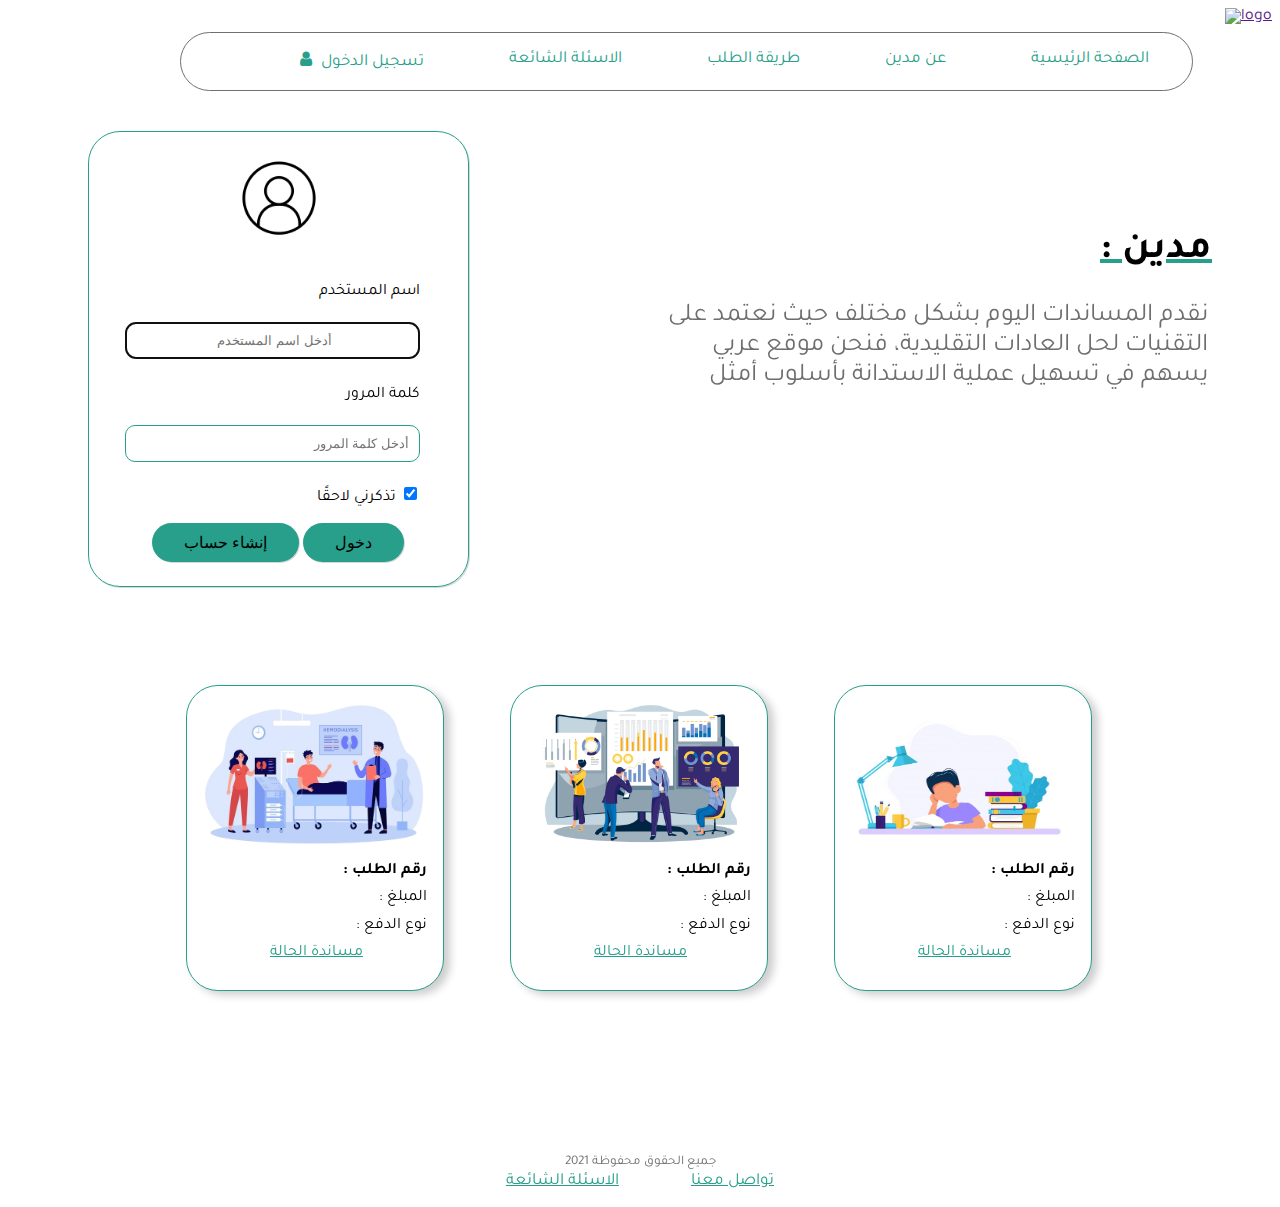
==== index.html @ bf1c21eb "change in main page , cpp page and background" ====
<!DOCTYPE html>
<html lang="en" dir="ltr">

<head>
  <meta charset="utf-8">
  <title>الصفحة الرئيسية</title>
  <link rel="icon" href="images/logo.png">
  <link rel="stylesheet" href="style.css">
  <link rel="stylesheet" href="https://cdnjs.cloudflare.com/ajax/libs/font-awesome/4.7.0/css/font-awesome.min.css">
  <link rel="preconnect" href="https://fonts.googleapis.com">
  <link rel="preconnect" href="https://fonts.gstatic.com" crossorigin>
  <link href="https://fonts.googleapis.com/css2?family=Tajawal&display=swap" rel="stylesheet">
</head>

<body>

  <a id="logo" href=""><img src="images/logo.png" alt="logo" width="150" height="100"></a>
  <nav>
    <a href="">الصفحة الرئيسية</a>
    <a href="about.html">عن مدين</a>
    <a href="orderProc.html">طريقة الطلب</a>
    <a href="faq.html">الاسئلة الشائعة</a>
    <a href=#sign-form><i class="fa fa-fw fa-user"></i> تسجيل الدخول</a>
  </nav>


  <div class="sign-form">
    <img src="images/login.png" width="100" height="100">
    <form id="" action="" method="post">

      <div class="row">
        <div class="col-1">
          <label for="user_name"> اسم المستخدم</label>
        </div>
        <div class="col-2">
          <input type="text" id="user_name" name="user_name" placeholder="أدخل اسم المستخدم " min="3" size="10" autofocus required>
        </div>
      </div>

      <div class="row">
        <div class="col-1">
          <label for="pasword"> كلمة المرور</label>
        </div>
        <div class="col-2">
          <input type="password" id="password" name="password" placeholder="أدخل كلمة المرور" min="8" required>
        </div>
      </div>
      <div class="row">
        <div class="col-1">
          <label for="remember">تذكرني لاحقًا</label>
          <input type="checkbox" name="remember" value="true" checked>
        </div>
      </div>

      <div class="row col-3">
        <a href="createAcc.html"><button class="button" type="button" name="button">إنشاء حساب</button></a>
        <input class="button" type="submit" value="دخول">
      </div>

    </form>
  </div>

  <div class="intro">
    <h1> : مدين </h1>
    <p> نقدم المساندات اليوم بشكل مختلف حيث نعتمد على التقنيات لحل العادات التقليدية، فنحن موقع عربي يسهم في تسهيل عملية الاستدانة بأسلوب أمثل
    </p>
  </div>

      <table class="order-present">
      <td>
            <div class="order-card">
              <img src="images\hospital.png" alt="hospital" style="width:100%">
          <p><strong>: رقم الطلب</strong></p>
          <p>: المبلغ</p>
          <p> : نوع الدفع</p>
          <a href="#">مساندة الحالة</a>
          <!--<input type="button" value="مساندة الحالة " class="agree"> -->
                  </div>
          </td>

          <td>
      <div class="order-card">
              <img src="images\project.png" alt="hospital" style="width:100%">
          <p><strong>: رقم الطلب</strong></p>
          <p>: المبلغ</p>
          <p> : نوع الدفع</p>
          <a href="#">مساندة الحالة</a>
          <!--<input type="button" value="مساندة الحالة " class="agree"> -->
                  </div> </td>

          <td>
      <div class="order-card">
              <img src="images\study.png" alt="hospital" style="width:100%">
          <p><strong>: رقم الطلب</strong></p>
          <p>: المبلغ</p>
          <p> : نوع الدفع</p>
          <a href="#">مساندة الحالة</a>
          <!--<input type="button" value="مساندة الحالة " class="agree"> -->

          </table>
  <footer>
    <small>جميع الحقوق محفوظة 2021</small><br>
    <a href="contactUs.html">تواصل معنا</a>
    <a href="faq.html">الاسئلة الشائعة</a>
  </footer>

</body>

</html>
---- style.css ----
body{
  background-image: url(background.png);
  background-size: cover;
  background-repeat:round;
  font-family: 'Tajawal', sans-serif;

}

#logo{
  float: right;
}

nav,footer{
  color: #707070;
  text-align: center;
}
 nav a,footer a{
   font-size: 1.063em;
   color: #279F8A;
   padding: 1em 2em;
 }
 nav{
   border: 0.06em solid #707070;
   border-radius: 3em;
   width: 80%;
   float: right;
   margin:1.5em  2em;
 }

 footer{
   padding-top: 8em;
 }

nav a {
  text-decoration: none;
  float: right;
  padding: 1em 2.5em;
}
nav a:hover, footer a:hover {
  color: #1B6F60;
  cursor: pointer;
}


input[type=text],input[type=tel],input[type=email],input[type=password]{
  text-align:right;
  float: right;
  width: 40%;
  padding: 0.75em;
  border: 0.063em solid #279F8A;
  border-radius: 0.75em;
  direction: rtl;
}

input[type="tel"]::placeholder {
  text-align: left;
}

input[type="text"]::placeholder {
  text-align: center;
}

fieldset{
  border: 0;
}

.button{
  font-size: 1em;
  background-color: #279F8A;
  border: none;
  border-radius:3em;
  box-shadow: 0.06em 0.06em #D7D7D7;
  padding: 0.625em 2em;
}
.button:hover{
  background-color: #1B6F60;
  cursor: pointer;
}
.button:disabled{
  background-color: #96c6bf;
}


.heading {
  color: #279F8A;
  padding:7em 1em 0 0;
  font-size: 1.5em;
  text-align: right;
}

.intro{
  text-align: right;
  padding-top: 12em;;
}
.intro p{
    max-width: 40ch ;
    font-size: 1.6em;
    padding-left: 25em;
    color: #6F6E6E;
}

.intro h1{
  font-size: 2.5em;
  text-decoration-line:underline;
  text-decoration-color:#279F8A;
  padding: 0 1.5em;
}

.sign-form{
    border: 0.063em solid #279F8A;
    text-align: center;
    border-radius: 2em;
    padding: 1em 0 1em 0;
    float: left;
    margin: 1em 5em 4em;
    width: 30%;
    height: 20%;

    box-shadow: 1px 1px #D7D7D7;

}
.sign-form .row{
  padding-right: 3em;
  line-height: 3;
}
.sign-form .col-1{
  width: 100%;
}

.sign-form:hover{
  box-shadow:
    0.5px 2.8px 2.2px rgba(39, 159 , 138, 0.045),
    1.3px 6.7px 5.3px rgba(39, 159, 138, 0.065),
    2.4px 12.5px 10px rgba(39, 159, 138, 0.08),
    4.2px 22.3px 17.9px rgba(39, 159, 138, 0.095),
    7.9px 41.8px 33.4px rgba(0, 0, 0, 0.115),
    19px 100px 80px rgba(0, 0, 0, 0.16)
  ;

}

.sign-form input[type=text], .sign-form input[type=password]{
  width: 110%;
}


.order-present td {
    padding: 2em;
}

.order-present{
  position:relative;
  text-align: center;
  padding-left: 9em;
}

.order-card {
  clear: both;
  box-shadow: 6px 4px 8px 0 rgba(0, 0, 0, 0.2);
  width: 15em;
  height: 19em;
  text-align: right;
  border-radius: 2em;
  padding-right: 1em;
  line-height: 0.7;
  border: 0.06em solid #279F8A;
  background-color: white;
}

.order-card a{
  color:#279F8A;
  padding-right: 4em;
}

.order-card:hover{
  box-shadow:
    0px 2.8px 2.2px rgba(0, 0, 0, 0.034),
    0px 6.7px 5.3px rgba(0, 0, 0, 0.048),
    0px 12.5px 10px rgba(0, 0, 0, 0.06),
    0px 22.3px 17.9px rgba(0, 0, 0, 0.072),
    0px 41.8px 33.4px rgba(0, 0, 0, 0.086),
    0px 100px 80px rgba(0, 0, 0, 0.12)
  ;
}
.order-card img{
    margin: 0.5em 0.5em -0.5em;
    height: 10em;

}

.order-card .agree{
    background: none;
    border: none;
    border-top: solid 1px ;
    font-size: 1.2em;
    margin: 0 10em 1em 5em ;
    font-family: 'Tajawal', sans-serif;
    color: #279F8A;
    border-color:#279F8A;
}

.order-card a:hover{
    color: #1B6F60;
    cursor: pointer;
    font-weight: bold;
}


/* order detail*/
.order-details h1{
    text-align: center;
    font-size: 3em ;
    color: #279F8A;
}

/*cpp style*/
.row{
  padding-right: 2em;
}



.col-1 {
  float: right;
  text-align: right;
  width: 15%;
  margin-top: 0.75em;
  display: inline-block;
}

.col-2 {
  float: right;
  text-align: right;
  width: 75%;
  margin-top: 0.375em;
}
.col-3{
  float: right;
  width: 75%;
}

.row:after {
  content: "";
  display: table;
  clear: both;
}
.orderProc{
  padding: 4em 2em 0 0;
  text-align: right;
}
.order{
  width: 16%;
  float: right;
  padding: 1em 2em 3em 0;
  margin: 0 0 2em 100em;
  background-color: #FFFFFF;
  border: 0.06em solid #707070;
  border-radius: 3em;
}

.orderProc button{
  float: left;
  margin: 0 0 0 6em;
}

/*create account css */

.card-heading{
  color: #279F8A;
  padding:0.75em 1em 0 0;
  font-size: 1em;
  text-align: right;
}


.card-row{
  display: block;
}

.card-col2{
  float: right;
  width: 10% !important;
  margin-top: 0.75em;
  margin-left: 0.75em;
  margin-right: 3em;
}

.card-col1{
  float: right;
  width: 30% !important;
  margin-top: 0.75em;
  margin-left: 40em;
}

#passmessage{
  float: left;
  margin-left: 20em;
}
#usermsg,#idmsg,
#phonemsg,#passmsg,
#confmessage {
  float: left;
  margin-left: 31em;
  color: red;
}
/*card msg */
#cardmsg{
  float: right;
  color: red;
  font-size: 100%;
}


/*About page */
.about-heading-1{
  color: #363636;
  padding:5em 3em 0 0;
  font-size: 2.2em;
  text-align: right;
  text-decoration: underline #64ccbbc0;
}
.about-heading-2{
  color: #363636;
  padding-top: 4em;
  font-size: 2.2em;
  text-align:center;
  text-decoration: underline #64ccbbc0;
}
.top-p{
  float: right;
  margin-right: 2em;
  font-size: 1.3em;
  color: #525050bd;
  font-family: 'Tajawal', sans-serif;
}

.bottom-Table{
  border-collapse: separate;
  border-spacing: 25px 0;
  position: absolute;
    top: 480px;
    left: 350px;
    right: 250px;

}

.r1-col{
  font-size: x-large;
  color: #1B6F60;
}
.r2-col{
  font-size: small;
  text-align: center;
}
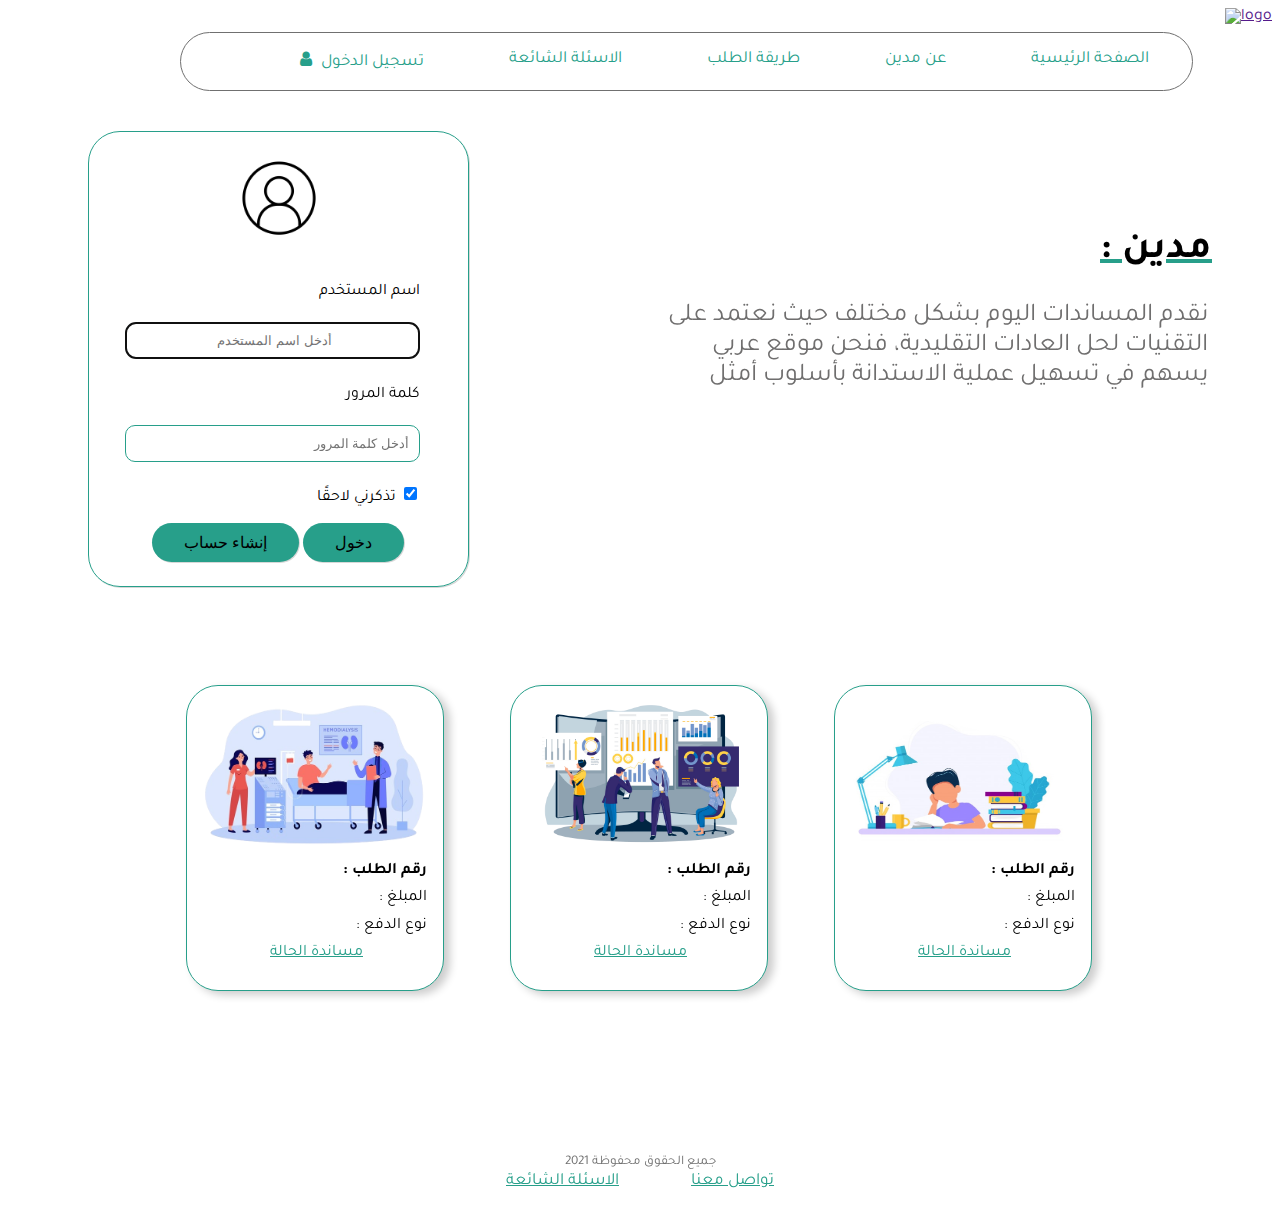
==== commit 0d557de9: "path change" ====
--- a/index.html
+++ b/index.html
@@ -10,6 +10,7 @@
   <link rel="preconnect" href="https://fonts.googleapis.com">
   <link rel="preconnect" href="https://fonts.gstatic.com" crossorigin>
   <link href="https://fonts.googleapis.com/css2?family=Tajawal&display=swap" rel="stylesheet">
+  <script type="text/javascript" src="js/index.js"></script>
 </head>
 
 <body>
@@ -26,11 +27,12 @@
 
   <div class="sign-form">
     <img src="images/login.png" width="100" height="100">
-    <form id="" action="" method="post">
+    <form id="signin" action="" method="post">
 
       <div class="row">
         <div class="col-1">
           <label for="user_name"> اسم المستخدم</label>
+            <span id="massege" style="color:red; font-size:0.75em;"></span>
         </div>
         <div class="col-2">
           <input type="text" id="user_name" name="user_name" placeholder="أدخل اسم المستخدم " min="3" size="10" autofocus required>
@@ -66,38 +68,36 @@
     </p>
   </div>
 
-      <table class="order-present">
-      <td>
-            <div class="order-card">
-              <img src="images\hospital.png" alt="hospital" style="width:100%">
-          <p><strong>: رقم الطلب</strong></p>
-          <p>: المبلغ</p>
-          <p> : نوع الدفع</p>
-          <a href="#">مساندة الحالة</a>
-          <!--<input type="button" value="مساندة الحالة " class="agree"> -->
-                  </div>
-          </td>
+  <table class="order-details">
+    <td>
+      <div class="order-card">
+        <img src="images\hospital.png" alt="hospital" style="width:100%">
+        <p><strong>: رقم الطلب</strong></p>
+        <p>: المبلغ</p>
+        <p> : نوع الدفع</p>
+        <a href="#signin" onclick="checksingin();">مساندة الحالة</a>
+      </div>
+    </td>
 
-          <td>
+    <td>
       <div class="order-card">
-              <img src="images\project.png" alt="hospital" style="width:100%">
-          <p><strong>: رقم الطلب</strong></p>
-          <p>: المبلغ</p>
-          <p> : نوع الدفع</p>
-          <a href="#">مساندة الحالة</a>
-          <!--<input type="button" value="مساندة الحالة " class="agree"> -->
-                  </div> </td>
+        <img src="images\project.png" alt="hospital" style="width:100%">
+        <p><strong>: رقم الطلب</strong></p>
+        <p>: المبلغ</p>
+        <p> : نوع الدفع</p>
+        <a href="#signin" onclick="checksingin();">مساندة الحالة</a>
+      </div>
+    </td>
 
-          <td>
+    <td>
       <div class="order-card">
-              <img src="images\study.png" alt="hospital" style="width:100%">
-          <p><strong>: رقم الطلب</strong></p>
-          <p>: المبلغ</p>
-          <p> : نوع الدفع</p>
-          <a href="#">مساندة الحالة</a>
-          <!--<input type="button" value="مساندة الحالة " class="agree"> -->
-
-          </table>
+        <img src="images\study.png" alt="hospital" style="width:100%">
+        <p><strong>: رقم الطلب</strong></p>
+        <p>: المبلغ</p>
+        <p> : نوع الدفع</p>
+        <a href="#signin" onclick="checksingin();">مساندة الحالة</a>
+    </td>
+  </table>
   <footer>
     <small>جميع الحقوق محفوظة 2021</small><br>
     <a href="contactUs.html">تواصل معنا</a>
--- a/style.css
+++ b/style.css
@@ -14,7 +14,7 @@
   color: #707070;
   text-align: center;
 }
- nav a,footer a{
+ nav a,footer a {
    font-size: 1.063em;
    color: #279F8A;
    padding: 1em 2em;
@@ -36,7 +36,7 @@
   float: right;
   padding: 1em 2.5em;
 }
-nav a:hover, footer a:hover {
+nav a:hover, footer a:hover , .link:hover {
   color: #1B6F60;
   cursor: pointer;
 }
@@ -144,14 +144,14 @@
 }
 
 
-.order-present td {
-    padding: 2em;
-}
-
-.order-present{
+.order-details{
   position:relative;
   text-align: center;
   padding-left: 9em;
+}
+
+.order-details td {
+    padding: 2em;
 }
 
 .order-card {
@@ -188,30 +188,12 @@
 
 }
 
-.order-card .agree{
-    background: none;
-    border: none;
-    border-top: solid 1px ;
-    font-size: 1.2em;
-    margin: 0 10em 1em 5em ;
-    font-family: 'Tajawal', sans-serif;
-    color: #279F8A;
-    border-color:#279F8A;
-}
-
 .order-card a:hover{
     color: #1B6F60;
     cursor: pointer;
     font-weight: bold;
 }
 
-
-/* order detail*/
-.order-details h1{
-    text-align: center;
-    font-size: 3em ;
-    color: #279F8A;
-}
 
 /*cpp style*/
 .row{
@@ -352,3 +334,86 @@
   font-size: small;
   text-align: center;
 }
+
+
+.headingCon {
+
+  padding:5em 1em 1em 0;
+  font-size: 1.9em;
+  text-align: right;
+
+}
+
+
+.rows{
+  padding-bottom: 3em;
+}
+
+textarea{
+
+  width: 60%;
+  height: 200px;
+  border: 0.063em solid #279F8A;
+  border-radius: 0.75em;
+
+}
+
+.buttonCon{
+  box-shadow: 0.06em 0.06em #D7D7D7;
+  padding: 0.625em 2em;
+  font-size: 1.3em;
+  float: left;
+  margin: 20px 0 0 260px;
+  color:white;
+}
+
+
+.footer{
+   padding-top: 15em;
+ }
+
+.box{
+	background-color: #fcfcfc;
+}
+
+.colFaq1{
+
+  float: right;
+  text-align: right;
+  width: 30%;
+  margin-top: 0.75em;
+  margin-left: 12em;
+  margin-right: 2em;
+
+}
+
+.colFaq2{
+
+  float: right;
+  text-align: right;
+  width: 30%;
+  margin-top: 0.75em;
+
+
+}
+
+.headingFaq{
+
+  color: #279F8A;
+  padding: 4em 0 0 1em;
+  font-size: 2.5em;
+  text-align: center;
+}
+
+li{
+	color: #279F8A;
+	font-weight: bold;
+}
+
+.link{
+	color: #279F8A;
+	font-size: large;
+	font-weight: bold;
+	float: left;
+	margin-left: 7em;
+}
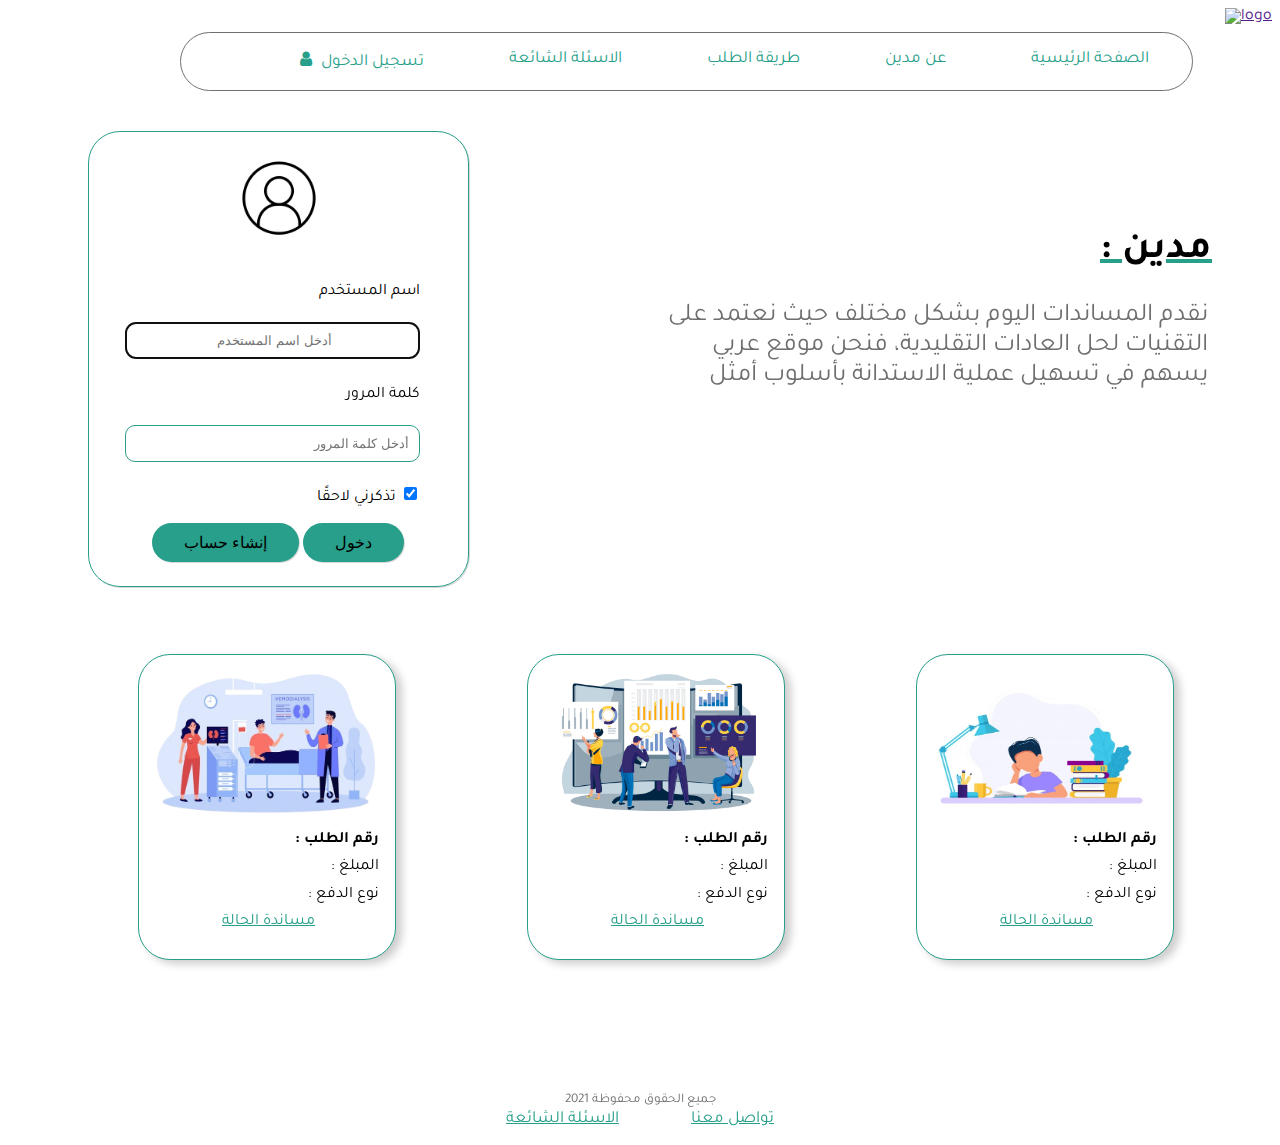
==== commit cd5b000c: "beautifying" ====
--- a/index.html
+++ b/index.html
@@ -32,7 +32,7 @@
       <div class="row">
         <div class="col-1">
           <label for="user_name"> اسم المستخدم</label>
-            <span id="massege" style="color:red; font-size:0.75em;"></span>
+          <span id="massege" style="color:red; font-size:0.8em;"></span>
         </div>
         <div class="col-2">
           <input type="text" id="user_name" name="user_name" placeholder="أدخل اسم المستخدم " min="3" size="10" autofocus required>
@@ -69,41 +69,44 @@
   </div>
 
   <table class="order-details">
-    <td>
-      <div class="order-card">
-        <img src="images\hospital.png" alt="hospital" style="width:100%">
-        <p><strong>: رقم الطلب</strong></p>
-        <p>: المبلغ</p>
-        <p> : نوع الدفع</p>
-        <a href="#signin" onclick="checksingin();">مساندة الحالة</a>
-      </div>
-    </td>
+    <tr>
+      <td>
+        <div class="order-card">
+          <img src="images\hospital.png" alt="hospital" style="width:100%">
+          <p><strong>: رقم الطلب</strong></p>
+          <p>: المبلغ</p>
+          <p> : نوع الدفع</p>
+          <a href="#signin" onclick="checksingin();">مساندة الحالة</a>
+        </div>
+      </td>
 
-    <td>
-      <div class="order-card">
-        <img src="images\project.png" alt="hospital" style="width:100%">
-        <p><strong>: رقم الطلب</strong></p>
-        <p>: المبلغ</p>
-        <p> : نوع الدفع</p>
-        <a href="#signin" onclick="checksingin();">مساندة الحالة</a>
-      </div>
-    </td>
+      <td>
+        <div class="order-card">
+          <img src="images\project.png" alt="hospital" style="width:100%">
+          <p><strong>: رقم الطلب</strong></p>
+          <p>: المبلغ</p>
+          <p> : نوع الدفع</p>
+          <a href="#signin" onclick="checksingin();">مساندة الحالة</a>
+        </div>
+      </td>
 
-    <td>
-      <div class="order-card">
-        <img src="images\study.png" alt="hospital" style="width:100%">
-        <p><strong>: رقم الطلب</strong></p>
-        <p>: المبلغ</p>
-        <p> : نوع الدفع</p>
-        <a href="#signin" onclick="checksingin();">مساندة الحالة</a>
-    </td>
+      <td>
+        <div class="order-card">
+          <img src="images\study.png" alt="hospital" style="width:100%">
+          <p><strong>: رقم الطلب</strong></p>
+          <p>: المبلغ</p>
+          <p> : نوع الدفع</p>
+          <a href="#signin" onclick="checksingin();">مساندة الحالة</a>
+      </td>
+    </tr>
   </table>
+
   <footer>
     <small>جميع الحقوق محفوظة 2021</small><br>
     <a href="contactUs.html">تواصل معنا</a>
     <a href="faq.html">الاسئلة الشائعة</a>
   </footer>
-
+  <script type="text/javascript" src="js/index.js"></script>
 </body>
 
 </html>
--- a/style.css
+++ b/style.css
@@ -88,6 +88,7 @@
   text-align: right;
 }
 
+/* index pargraph*/
 .intro{
   text-align: right;
   padding-top: 12em;;
@@ -106,24 +107,91 @@
   padding: 0 1.5em;
 }
 
+/*The Modal (background)*/
+
+.modal {
+  display: none; /* Hidden by default */
+  position: fixed; /* Stay in place */
+  z-index: 1; /* Sit on top */
+  left: 0;
+  top: 0;
+  width: 100%; /* Full width */
+  height: 100%; /* Full height */
+  overflow: auto; /* Enable scroll if needed */
+  background-color: rgb(0,0,0); /* Fallback color */
+  background-color: rgba(0,0,0,0.4); /* Black w/ opacity */
+  padding-top: 60px;
+}
+
+/* The Close Button for modal */
+.close {
+  position: absolute;
+  right:1.5em;
+  top: 0;
+  color: #000;
+  font-size: 35px;
+  font-weight: bold;
+}
+
+.close:hover,
+.close:focus {
+  color: red;
+  cursor: pointer;
+}
+
+/* Add Zoom Animation */
+.animate {
+  -webkit-animation: animatezoom 0.6s;
+  animation: animatezoom 0.6s
+}
+
+@-webkit-keyframes animatezoom {
+  from {-webkit-transform: scale(0)}
+  to {-webkit-transform: scale(1)}
+}
+
+@keyframes animatezoom {
+  from {transform: scale(0)}
+  to {transform: scale(1)}
+}
+
+/* Modal Content and singin Box */
+.modal-content,.sign-form{
+  text-align: center;
+  border: 0.063em solid #279F8A;
+  border-radius:2em;
+  padding: 1em 0 1em 0;
+}
+.modal-content {
+  margin: 5% auto 15% auto;
+  width: 30%;
+  background-color: #ffffff;
+}
+
+.modal-content.order-card{
+  width: 25%;
+  height: auto;
+  line-height: 1;
+}
+
+.modal-content.order-card a{
+  padding-left:2em;
+  padding-top: 0;
+  float: left;
+}
+
 .sign-form{
-    border: 0.063em solid #279F8A;
-    text-align: center;
-    border-radius: 2em;
-    padding: 1em 0 1em 0;
     float: left;
     margin: 1em 5em 4em;
     width: 30%;
     height: 20%;
-
     box-shadow: 1px 1px #D7D7D7;
-
-}
-.sign-form .row{
+}
+.sign-form .row ,.modal-content .row{
   padding-right: 3em;
   line-height: 3;
 }
-.sign-form .col-1{
+.sign-form .col-1,.modal-content .col-1{
   width: 100%;
 }
 
@@ -139,19 +207,48 @@
 
 }
 
-.sign-form input[type=text], .sign-form input[type=password]{
+.sign-form input[type=text], .sign-form input[type=password],.modal-content input[type=text], .modal-content input[type=password]{
   width: 110%;
 }
 
-
+/*list of order and its filter*/
 .order-details{
-  position:relative;
   text-align: center;
-  padding-left: 9em;
 }
 
 .order-details td {
-    padding: 2em;
+  padding-left: 8em;
+}
+
+.order-details .row{
+  display: inline-table;
+  padding: 2em;
+}
+
+.order-details .row .order-card{
+margin-bottom: 2em;
+}
+
+.btn {
+  border: none;
+  border-radius: 2em;
+  outline: none;
+  padding: 1em 3em;
+  background-color: #f1f1f1;
+  cursor: pointer;
+}
+
+.btn:hover {
+  background-color: #ddd;
+}
+
+.btn.active {
+  background-color: #666;
+  color: white;
+}
+
+.show {
+  display:none;
 }
 
 .order-card {
@@ -195,12 +292,10 @@
 }
 
 
-/*cpp style*/
+/*forms style*/
 .row{
   padding-right: 2em;
 }
-
-
 
 .col-1 {
   float: right;
@@ -226,6 +321,9 @@
   display: table;
   clear: both;
 }
+
+/* list of order in cpp and ddp pages*/
+
 .orderProc{
   padding: 4em 2em 0 0;
   text-align: right;
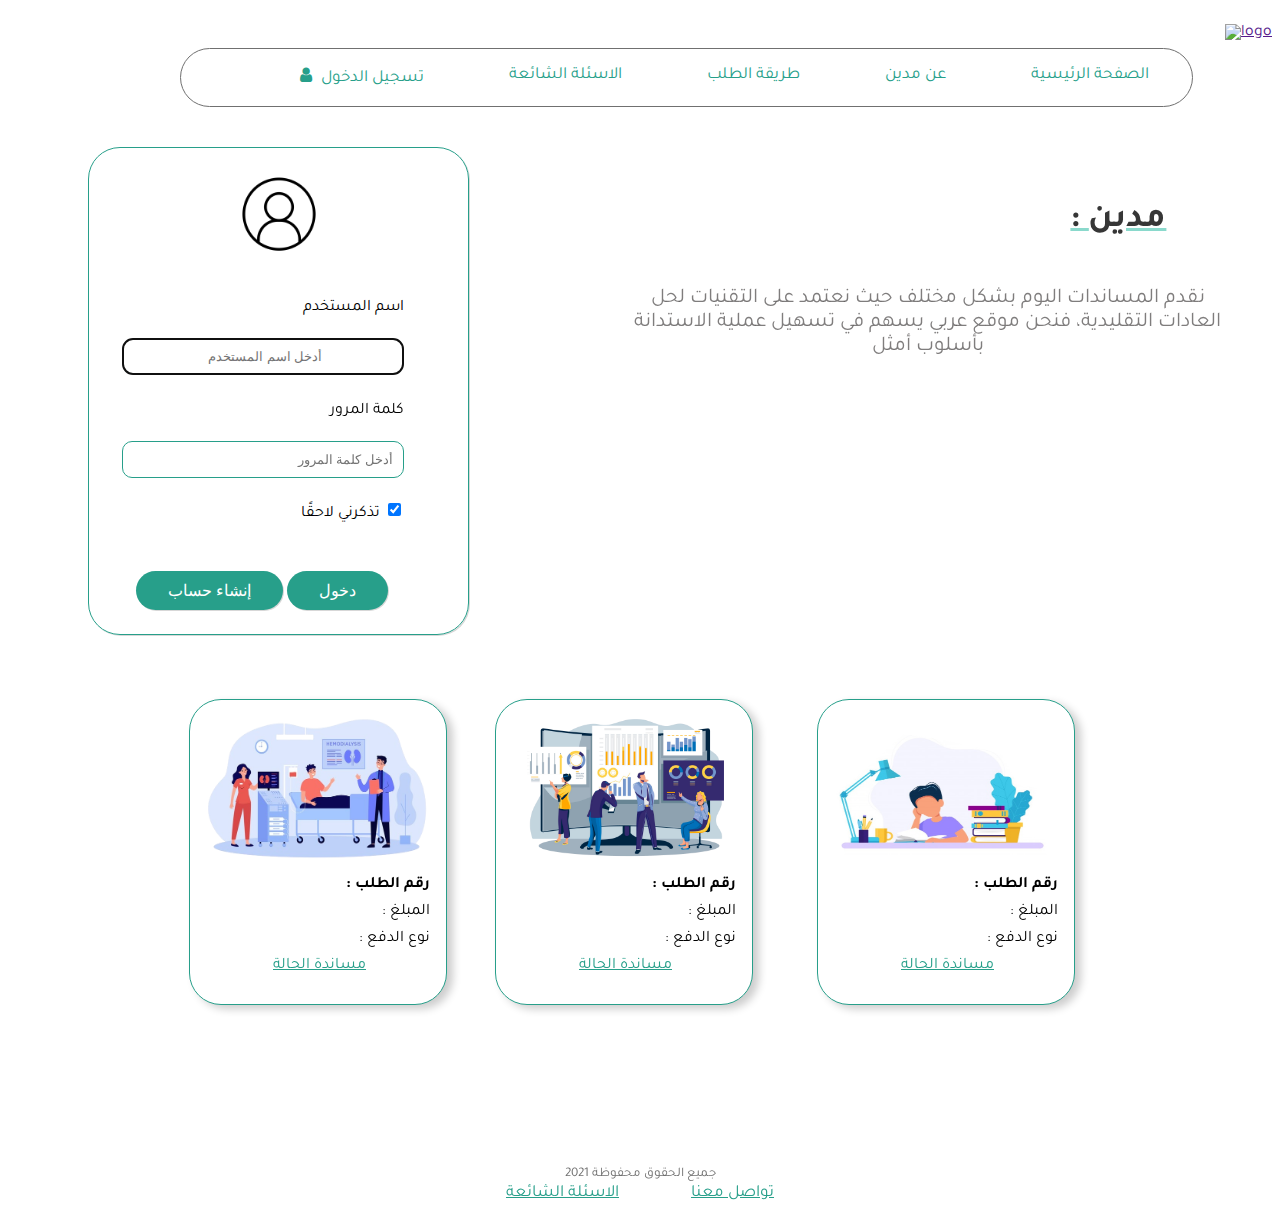
==== commit b6e3acfc: "add 2 pages & change on style" ====
--- a/index.html
+++ b/index.html
@@ -24,7 +24,7 @@
     <a href=#sign-form><i class="fa fa-fw fa-user"></i> تسجيل الدخول</a>
   </nav>
 
-
+  <!-- Start -->
   <div class="sign-form">
     <img src="images/login.png" width="100" height="100">
     <form id="signin" action="" method="post">
@@ -62,51 +62,51 @@
     </form>
   </div>
 
-  <div class="intro">
-    <h1> : مدين </h1>
-    <p> نقدم المساندات اليوم بشكل مختلف حيث نعتمد على التقنيات لحل العادات التقليدية، فنحن موقع عربي يسهم في تسهيل عملية الاستدانة بأسلوب أمثل
-    </p>
+  <div>
+    <h1 class="heading underlined-heading"> : مدين </h1>
+    <p class="top-p"> نقدم المساندات اليوم بشكل مختلف حيث نعتمد على التقنيات لحل العادات التقليدية، فنحن موقع عربي يسهم في تسهيل عملية الاستدانة بأسلوب أمثل </p>
   </div>
 
-  <table class="order-details">
-    <tr>
-      <td>
-        <div class="order-card">
-          <img src="images\hospital.png" alt="hospital" style="width:100%">
+  <div class="row">
+
+    <div class="col">
+      <div class="order-card card-home">
+        <img src="images\hospital.png" alt="hospital">
+        <p><strong>: رقم الطلب</strong></p>
+        <p>: المبلغ</p>
+        <p> : نوع الدفع</p>
+        <a href="#signin" onclick="checksingin();">مساندة الحالة</a>
+      </div>
+
+      <div class="col">
+        <div class="order-card card-home">
+          <img src="images\project.png" alt="hospital">
           <p><strong>: رقم الطلب</strong></p>
           <p>: المبلغ</p>
           <p> : نوع الدفع</p>
           <a href="#signin" onclick="checksingin();">مساندة الحالة</a>
         </div>
-      </td>
+      </div>
 
-      <td>
-        <div class="order-card">
-          <img src="images\project.png" alt="hospital" style="width:100%">
+      <div class="col">
+        <div class="order-card card-home">
+          <img src="images\study.png" alt="hospital">
           <p><strong>: رقم الطلب</strong></p>
           <p>: المبلغ</p>
           <p> : نوع الدفع</p>
           <a href="#signin" onclick="checksingin();">مساندة الحالة</a>
         </div>
-      </td>
+      </div>
 
-      <td>
-        <div class="order-card">
-          <img src="images\study.png" alt="hospital" style="width:100%">
-          <p><strong>: رقم الطلب</strong></p>
-          <p>: المبلغ</p>
-          <p> : نوع الدفع</p>
-          <a href="#signin" onclick="checksingin();">مساندة الحالة</a>
-      </td>
-    </tr>
-  </table>
+    </div>
 
-  <footer>
-    <small>جميع الحقوق محفوظة 2021</small><br>
-    <a href="contactUs.html">تواصل معنا</a>
-    <a href="faq.html">الاسئلة الشائعة</a>
-  </footer>
-  <script type="text/javascript" src="js/index.js"></script>
+
+    <footer>
+      <small>جميع الحقوق محفوظة 2021</small><br>
+      <a href="contactUs.html">تواصل معنا</a>
+      <a href="faq.html">الاسئلة الشائعة</a>
+    </footer>
+    <script type="text/javascript" src="js/index.js"></script>
 </body>
 
 </html>
--- a/style.css
+++ b/style.css
@@ -1,49 +1,54 @@
-body{
+/*styling body*/
+body {
   background-image: url(background.png);
   background-size: cover;
-  background-repeat:round;
+  background-repeat: round;
   font-family: 'Tajawal', sans-serif;
-
-}
-
-#logo{
-  float: right;
-}
-
-nav,footer{
+}
+
+/*logo position*/
+#logo {
+  float: right;
+}
+
+/*styling navigation bar and footer*/
+nav, footer {
   color: #707070;
   text-align: center;
 }
- nav a,footer a {
-   font-size: 1.063em;
-   color: #279F8A;
-   padding: 1em 2em;
- }
- nav{
-   border: 0.06em solid #707070;
-   border-radius: 3em;
-   width: 80%;
-   float: right;
-   margin:1.5em  2em;
- }
-
- footer{
-   padding-top: 8em;
- }
+
+nav a, footer a {
+  font-size: 1.063em;
+  color: #279F8A;
+  padding: 1em 2em;
+}
+
+nav {
+  border: 0.06em solid #707070;
+  border-radius: 3em;
+  width: 80%;
+  float: right;
+  margin: 1.5em 2em;
+}
+
+footer {
+  padding-top: 8em;
+}
 
 nav a {
   text-decoration: none;
   float: right;
   padding: 1em 2.5em;
 }
-nav a:hover, footer a:hover , .link:hover {
+
+nav a:hover, footer a:hover, .link:hover {
   color: #1B6F60;
   cursor: pointer;
 }
 
-
-input[type=text],input[type=tel],input[type=email],input[type=password]{
-  text-align:right;
+/*set style for all input elements*/
+input[type=text], input[type=tel], input[type=email], input[type=password] {
+  text-align: right;
   float: right;
   width: 40%;
   padding: 0.75em;
@@ -60,73 +65,223 @@
   text-align: center;
 }
 
-fieldset{
+fieldset {
   border: 0;
 }
 
-.button{
+textarea {
+  width: 60%;
+  height: 200px;
+  border: 0.063em solid #279F8A;
+  border-radius: 0.75em;
+  background-color: #fcfcfc;
+}
+
+/* row and col for all forms*/
+.forms-row {
+  padding-right: 6em;
+}
+
+.col-1 {
+  float: right;
+  text-align: right;
+  width: 15%;
+  margin-top: 0.75em;
+  display: inline-block;
+}
+
+.col-2 {
+  float: right;
+  text-align: right;
+  width: 75%;
+  margin-top: 0.375em;
+}
+
+.col-3 {
+  float: right;
+  margin-top: 2em;
+  width: 75%;
+}
+
+/* more for creatAcc page*/
+.card-row {
+  display: block;
+}
+
+.card-col2 {
+  float: right;
+  width: 10% !important;
+  margin-top: 0.75em;
+  margin-left: 0.75em;
+  margin-right: 3em;
+}
+
+.card-col1 {
+  float: right;
+  width: 30% !important;
+  margin-top: 0.75em;
+  margin-left: 40em;
+}
+
+/* for error masseges */
+#passmessage {
+  float: left;
+  margin-left: 18em;
+}
+
+#usermsg, #idmsg,
+#phonemsg, #passmsg,
+#confmessage {
+  float: left;
+  margin-left: 28em;
+  color: red;
+}
+
+#cardmsg {
+  float: right;
+  color: red;
+  margin-right: 3em;
+}
+
+/*set style for all buttons*/
+.button {
   font-size: 1em;
   background-color: #279F8A;
   border: none;
-  border-radius:3em;
+  border-radius: 3em;
   box-shadow: 0.06em 0.06em #D7D7D7;
   padding: 0.625em 2em;
-}
-.button:hover{
+  color: white;
+}
+
+.button:hover {
   background-color: #1B6F60;
   cursor: pointer;
 }
-.button:disabled{
+
+.button:disabled {
   background-color: #96c6bf;
 }
 
-
+/*set style for all heading */
 .heading {
   color: #279F8A;
-  padding:7em 1em 0 0;
-  font-size: 1.5em;
-  text-align: right;
-}
-
-/* index pargraph*/
-.intro{
-  text-align: right;
-  padding-top: 12em;;
-}
-.intro p{
-    max-width: 40ch ;
-    font-size: 1.6em;
-    padding-left: 25em;
-    color: #6F6E6E;
-}
-
-.intro h1{
-  font-size: 2.5em;
-  text-decoration-line:underline;
-  text-decoration-color:#279F8A;
-  padding: 0 1.5em;
-}
-
-/*The Modal (background)*/
-
+  padding: 5em 3em 0 0;
+  font-size: 2.2em;
+  text-align: right;
+}
+
+.centeral-heading {
+  padding: 4em 0 0 1em;
+  text-align: center;
+}
+
+.underlined-heading {
+  color: #363636;
+  text-decoration: underline #64ccbbc0;
+}
+
+/*for creatAcc page*/
+.card-heading {
+  padding-top: 0.75em;
+  font-size: 1em;
+}
+
+/*for about page*/
+.r1-col {
+  font-size: x-large;
+  color: #1B6F60;
+}
+
+/*set style for paragraphs*/
+.top-p {
+  float: right;
+  text-align: center;
+  margin-right: 2em;
+  font-size: 1.3em;
+  color: #525050bd;
+  max-width: 55ch;
+  font-family: 'Tajawal', sans-serif;
+}
+
+.top-p2 {
+  font-size: 1em;
+}
+
+/*singin and login*/
+.sign-form {
+  float: left;
+  margin: 1em 5em 4em;
+  width: 30%;
+  height: 20%;
+  box-shadow: 1px 1px #D7D7D7;
+}
+
+.sign-form:hover {
+  box-shadow:
+    0.5px 2.8px 2.2px rgba(39, 159, 138, 0.045),
+    1.3px 6.7px 5.3px rgba(39, 159, 138, 0.065),
+    2.4px 12.5px 10px rgba(39, 159, 138, 0.08),
+    4.2px 22.3px 17.9px rgba(39, 159, 138, 0.095),
+    7.9px 41.8px 33.4px rgba(0, 0, 0, 0.115),
+    19px 100px 80px rgba(0, 0, 0, 0.16);
+}
+
+.sign-form input[type=text], .sign-form input[type=password], .modal-content input[type=text], .modal-content input[type=password] {
+  width: 110%;
+}
+
+/*singin and modal singin*/
+.modal-content, .sign-form {
+  text-align: center;
+  border: 0.063em solid #279F8A;
+  border-radius: 2em;
+  padding: 1em 0 1em 0;
+}
+
+.sign-form .row, .modal-content .row {
+  padding-right: 4em;
+  line-height: 3;
+}
+
+.sign-form .col-1, .modal-content .col-1 {
+  width: 100%;
+}
+
+/* modal and its animate and close button*/
 .modal {
-  display: none; /* Hidden by default */
-  position: fixed; /* Stay in place */
-  z-index: 1; /* Sit on top */
+  display: none;
+  /* Hidden by default */
+  position: fixed;
+  /* Stay in place */
+  z-index: 1;
+  /* Sit on top */
   left: 0;
   top: 0;
-  width: 100%; /* Full width */
-  height: 100%; /* Full height */
-  overflow: auto; /* Enable scroll if needed */
-  background-color: rgb(0,0,0); /* Fallback color */
-  background-color: rgba(0,0,0,0.4); /* Black w/ opacity */
+  width: 100%;
+  /* Full width */
+  height: 100%;
+  /* Full height */
+  overflow: auto;
+  /* Enable scroll if needed */
+  background-color: rgb(0, 0, 0);
+  /* Fallback color */
+  background-color: rgba(0, 0, 0, 0.4);
+  /* Black w/ opacity */
   padding-top: 60px;
+}
+
+/*modal content*/
+.modal-content {
+  margin: 5% auto 15% auto;
+  width: 30%;
+  background-color: #ffffff;
 }
 
 /* The Close Button for modal */
 .close {
   position: absolute;
-  right:1.5em;
+  right: 0;
   top: 0;
   color: #000;
   font-size: 35px;
@@ -146,372 +301,173 @@
 }
 
 @-webkit-keyframes animatezoom {
-  from {-webkit-transform: scale(0)}
-  to {-webkit-transform: scale(1)}
+  from {
+    -webkit-transform: scale(0)
+  }
+
+  to {
+    -webkit-transform: scale(1)
+  }
 }
 
 @keyframes animatezoom {
-  from {transform: scale(0)}
-  to {transform: scale(1)}
-}
-
-/* Modal Content and singin Box */
-.modal-content,.sign-form{
-  text-align: center;
-  border: 0.063em solid #279F8A;
-  border-radius:2em;
-  padding: 1em 0 1em 0;
-}
-.modal-content {
-  margin: 5% auto 15% auto;
-  width: 30%;
-  background-color: #ffffff;
-}
-
-.modal-content.order-card{
-  width: 25%;
-  height: auto;
-  line-height: 1;
-}
-
-.modal-content.order-card a{
-  padding-left:2em;
-  padding-top: 0;
-  float: left;
-}
-
-.sign-form{
-    float: left;
-    margin: 1em 5em 4em;
-    width: 30%;
-    height: 20%;
-    box-shadow: 1px 1px #D7D7D7;
-}
-.sign-form .row ,.modal-content .row{
-  padding-right: 3em;
-  line-height: 3;
-}
-.sign-form .col-1,.modal-content .col-1{
-  width: 100%;
-}
-
-.sign-form:hover{
-  box-shadow:
-    0.5px 2.8px 2.2px rgba(39, 159 , 138, 0.045),
-    1.3px 6.7px 5.3px rgba(39, 159, 138, 0.065),
-    2.4px 12.5px 10px rgba(39, 159, 138, 0.08),
-    4.2px 22.3px 17.9px rgba(39, 159, 138, 0.095),
-    7.9px 41.8px 33.4px rgba(0, 0, 0, 0.115),
-    19px 100px 80px rgba(0, 0, 0, 0.16)
-  ;
-
-}
-
-.sign-form input[type=text], .sign-form input[type=password],.modal-content input[type=text], .modal-content input[type=password]{
-  width: 110%;
-}
-
-/*list of order and its filter*/
-.order-details{
-  text-align: center;
-}
-
-.order-details td {
-  padding-left: 8em;
-}
-
-.order-details .row{
+  from {
+    transform: scale(0)
+  }
+
+  to {
+    transform: scale(1)
+  }
+}
+
+/*row and col for orders and goals*/
+.row {
+  text-align: center;
+}
+
+.row:after {
+  content: "";
+  display: table;
+  clear: both;
+}
+
+.col {
+  margin: 0 1em;
   display: inline-table;
-  padding: 2em;
-}
-
-.order-details .row .order-card{
-margin-bottom: 2em;
-}
-
-.btn {
-  border: none;
+}
+
+/*orders*/
+.order-card {
+  box-shadow: 6px 4px 8px 0 rgba(0, 0, 0, 0.2);
+  border: 0.06em solid #279F8A;
   border-radius: 2em;
-  outline: none;
-  padding: 1em 3em;
-  background-color: #f1f1f1;
-  cursor: pointer;
-}
-
-.btn:hover {
-  background-color: #ddd;
-}
-
-.btn.active {
-  background-color: #666;
-  color: white;
-}
-
-.show {
-  display:none;
-}
-
-.order-card {
-  clear: both;
-  box-shadow: 6px 4px 8px 0 rgba(0, 0, 0, 0.2);
+  background-color: white;
   width: 15em;
   height: 19em;
-  text-align: right;
-  border-radius: 2em;
+  margin: 0 1em 2em;
   padding-right: 1em;
+  text-align: right;
   line-height: 0.7;
-  border: 0.06em solid #279F8A;
-  background-color: white;
-}
-
-.order-card a{
-  color:#279F8A;
+}
+
+.order-card a {
+  color: #279F8A;
   padding-right: 4em;
 }
 
-.order-card:hover{
+.order-card:hover {
   box-shadow:
     0px 2.8px 2.2px rgba(0, 0, 0, 0.034),
     0px 6.7px 5.3px rgba(0, 0, 0, 0.048),
     0px 12.5px 10px rgba(0, 0, 0, 0.06),
     0px 22.3px 17.9px rgba(0, 0, 0, 0.072),
     0px 41.8px 33.4px rgba(0, 0, 0, 0.086),
-    0px 100px 80px rgba(0, 0, 0, 0.12)
-  ;
-}
-.order-card img{
-    margin: 0.5em 0.5em -0.5em;
-    height: 10em;
-
-}
-
-.order-card a:hover{
-    color: #1B6F60;
-    cursor: pointer;
-    font-weight: bold;
-}
-
-
-/*forms style*/
-.row{
-  padding-right: 2em;
-}
-
-.col-1 {
-  float: right;
-  text-align: right;
-  width: 15%;
-  margin-top: 0.75em;
+    0px 100px 80px rgba(0, 0, 0, 0.12);
+}
+
+.order-card img {
+  margin: 0.5em 0.5em -0.5em;
+  height: 10em;
+  width: 100%;
+}
+
+.order-card a:hover {
+  color: #1B6F60;
+  cursor: pointer;
+  font-weight: bold;
+}
+
+/*modal order*/
+.modal-content.order-card {
+  margin: auto;
+  padding-right: 1em;
+  width: 25%;
+  height: auto;
+  line-height: 1;
+}
+
+.modal-content.order-card a {
+  padding-left: 2em;
+  padding-top: 0;
+  float: left;
+}
+
+/*card in home page*/
+.card-home {
   display: inline-block;
 }
 
-.col-2 {
-  float: right;
-  text-align: right;
-  width: 75%;
-  margin-top: 0.375em;
-}
-.col-3{
-  float: right;
-  width: 75%;
-}
-
-.row:after {
-  content: "";
-  display: table;
-  clear: both;
+/*filter button*/
+.btn {
+  border: none;
+  border-radius: 2em;
+  outline: none;
+  padding: 1em 3em;
+  margin-bottom: 4em;
+  background-color: #f1f1f1;
+  cursor: pointer;
+}
+
+.btn:hover {
+  background-color: #ddd;
+}
+
+.btn.active {
+  background-color: #666;
+  color: white;
+}
+
+/* hide element not selected in filter*/
+.show {
+  display: none;
 }
 
 /* list of order in cpp and ddp pages*/
-
-.orderProc{
-  padding: 4em 2em 0 0;
-  text-align: right;
-}
-.order{
-  width: 16%;
-  float: right;
-  padding: 1em 2em 3em 0;
-  margin: 0 0 2em 100em;
-  background-color: #FFFFFF;
+.order {
+  float: right;
+  line-height: 3;
   border: 0.06em solid #707070;
-  border-radius: 3em;
-}
-
-.orderProc button{
-  float: left;
-  margin: 0 0 0 6em;
-}
-
-/*create account css */
-
-.card-heading{
-  color: #279F8A;
-  padding:0.75em 1em 0 0;
-  font-size: 1em;
-  text-align: right;
-}
-
-
-.card-row{
-  display: block;
-}
-
-.card-col2{
-  float: right;
-  width: 10% !important;
-  margin-top: 0.75em;
-  margin-left: 0.75em;
-  margin-right: 3em;
-}
-
-.card-col1{
-  float: right;
-  width: 30% !important;
-  margin-top: 0.75em;
-  margin-left: 40em;
-}
-
-#passmessage{
-  float: left;
-  margin-left: 20em;
-}
-#usermsg,#idmsg,
-#phonemsg,#passmsg,
-#confmessage {
-  float: left;
-  margin-left: 31em;
-  color: red;
-}
-/*card msg */
-#cardmsg{
-  float: right;
-  color: red;
-  font-size: 100%;
-}
-
-
-/*About page */
-.about-heading-1{
-  color: #363636;
-  padding:5em 3em 0 0;
-  font-size: 2.2em;
-  text-align: right;
-  text-decoration: underline #64ccbbc0;
-}
-.about-heading-2{
-  color: #363636;
-  padding-top: 4em;
-  font-size: 2.2em;
-  text-align:center;
-  text-decoration: underline #64ccbbc0;
-}
-.top-p{
-  float: right;
-  margin-right: 2em;
-  font-size: 1.3em;
-  color: #525050bd;
-  font-family: 'Tajawal', sans-serif;
-}
-
-.bottom-Table{
-  border-collapse: separate;
-  border-spacing: 25px 0;
-  position: absolute;
-    top: 480px;
-    left: 350px;
-    right: 250px;
-
-}
-
-.r1-col{
-  font-size: x-large;
-  color: #1B6F60;
-}
-.r2-col{
-  font-size: small;
-  text-align: center;
-}
-
-
-.headingCon {
-
-  padding:5em 1em 1em 0;
-  font-size: 1.9em;
-  text-align: right;
-
-}
-
-
-.rows{
-  padding-bottom: 3em;
-}
-
-textarea{
-
-  width: 60%;
-  height: 200px;
-  border: 0.063em solid #279F8A;
-  border-radius: 0.75em;
-
-}
-
-.buttonCon{
-  box-shadow: 0.06em 0.06em #D7D7D7;
-  padding: 0.625em 2em;
-  font-size: 1.3em;
-  float: left;
-  margin: 20px 0 0 260px;
-  color:white;
-}
-
-
-.footer{
-   padding-top: 15em;
- }
-
-.box{
-	background-color: #fcfcfc;
-}
-
-.colFaq1{
-
+}
+
+.order progress {
+  width: 90%;
+  height: 3em;
+}
+
+.order-button {
+  margin-left: 13em;
+}
+
+.order-col {
+  width: 100%;
+}
+
+/*faq page*/
+.colFaq1 {
   float: right;
   text-align: right;
   width: 30%;
   margin-top: 0.75em;
   margin-left: 12em;
   margin-right: 2em;
-
-}
-
-.colFaq2{
-
+}
+
+.colFaq2 {
   float: right;
   text-align: right;
   width: 30%;
   margin-top: 0.75em;
-
-
-}
-
-.headingFaq{
-
+}
+
+li {
   color: #279F8A;
-  padding: 4em 0 0 1em;
-  font-size: 2.5em;
-  text-align: center;
-}
-
-li{
-	color: #279F8A;
-	font-weight: bold;
-}
-
-.link{
-	color: #279F8A;
-	font-size: large;
-	font-weight: bold;
-	float: left;
-	margin-left: 7em;
-}
+  font-weight: bold;
+}
+
+.link {
+  color: #279F8A;
+  font-size: large;
+  font-weight: bold;
+  float: left;
+  margin-left: 7em;
+}
